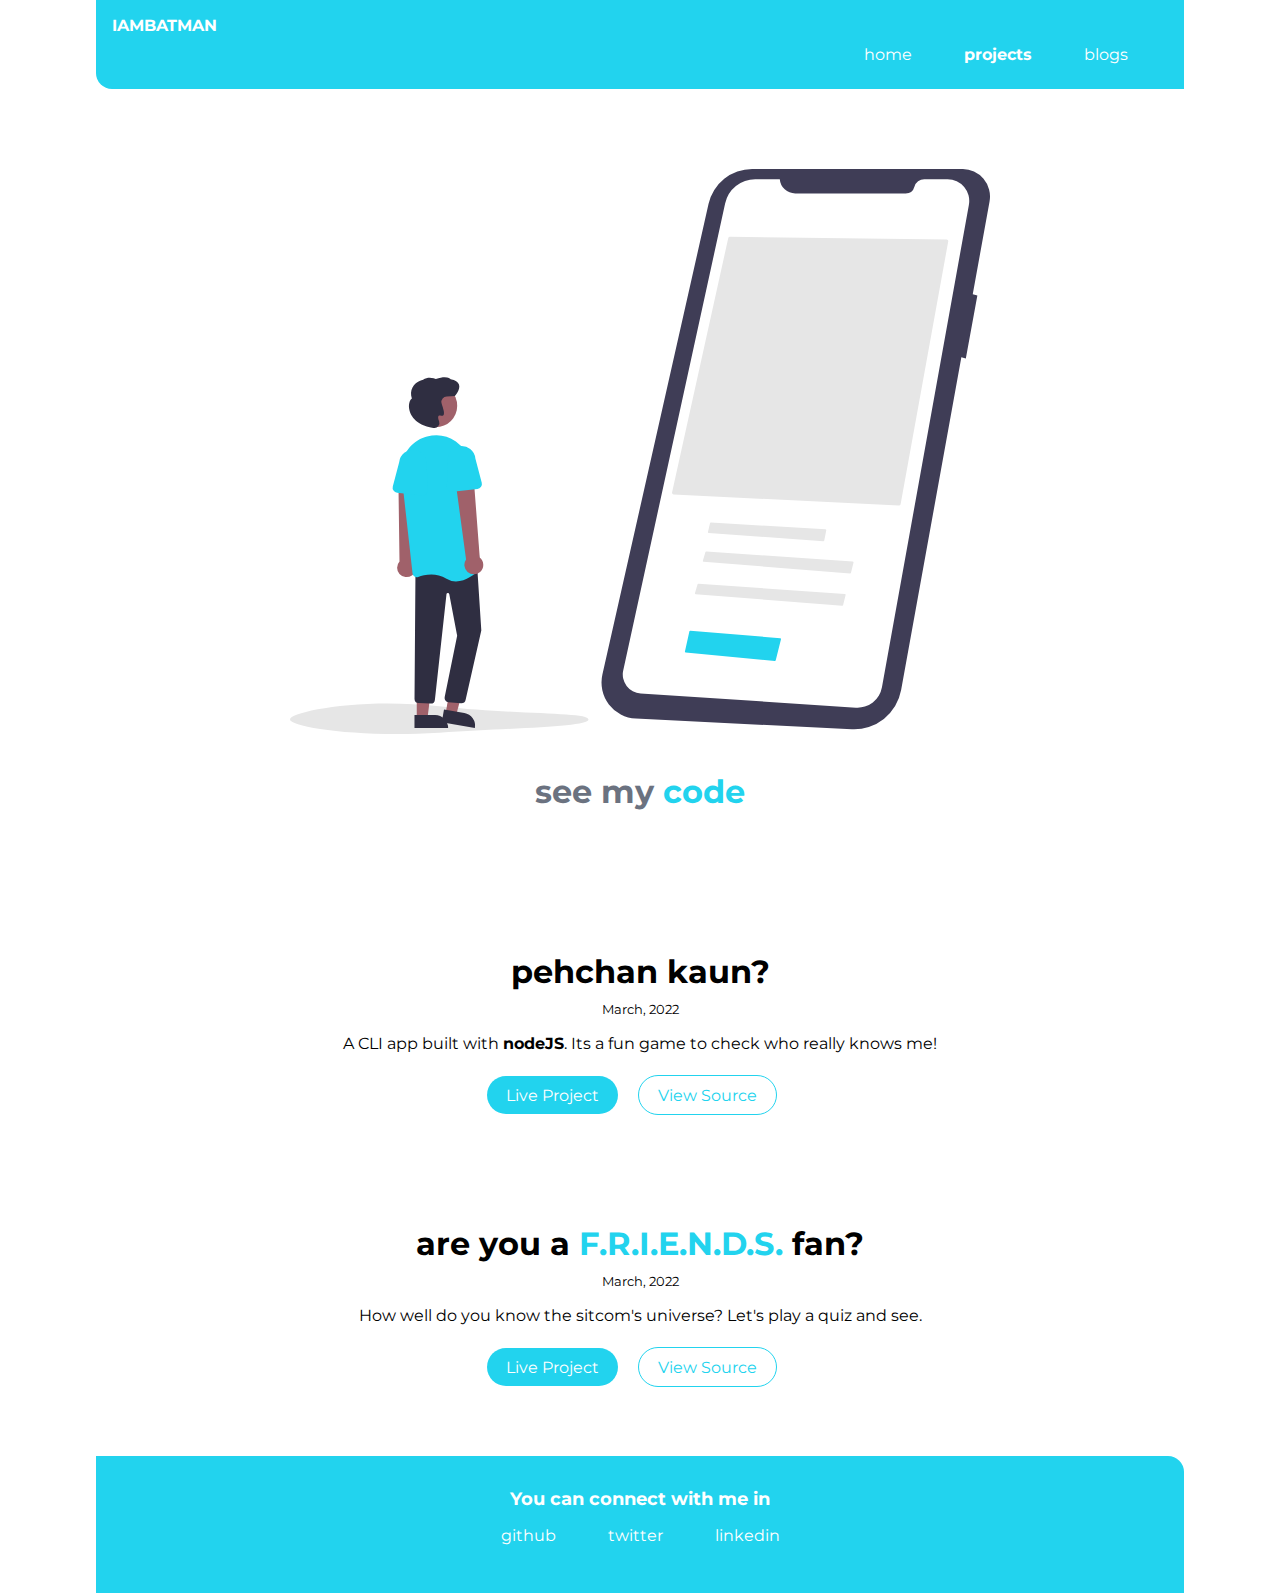
==== projects.html @ 0224be67 "Added projects & blogs page" ====
<!DOCTYPE html>
<html lang="en">
  <head>
    <meta charset="UTF-8" />
    <meta name="viewport" content="width=device-width, initial-scale=1.0" />
    <link href="style.css" rel="stylesheet" />
    <title>projects | agniva</title>
  </head>
  <body>
    <nav class="navigation container">
      <div class="nav-brand"><a href="/">IAMBATMAN</a></div>
      <ul class="list-non-bullet nav-pills">
        <li class="list-item-inline">
          <a class="link" href="index.html">home</a>
        </li>
        <li class="list-item-inline">
          <a class="link link-active" href="projects.html">projects</a>
        </li>
        <li class="list-item-inline">
          <a class="link" href="blogs.html">blogs</a>
        </li>
      </ul>
    </nav>

    <header class="hero">
      <img class="hero-img" src="images/project_hero.svg" />
      <h1 class="hero-heading">
        see my <span class="heading-inverted"> code</span>
      </h1>
    </header>

    <ul class="list-non-bullet">
      <li>
        <article class="showcase-list container container-center">
          <h1>pehchan kaun?</h1>
          <small>March, 2022</small>
          <p>
            A CLI app built with <strong>nodeJS</strong>. Its a fun game to
            check who really knows me!
          </p>

          <a
            class="link link-primary"
            href="https://replit.com/@AgnivaDutta/Lesson-01-QuizMe?embed=1&output=1#index.js"
            >Live Project</a
          >
          <a
            class="link link-secondary"
            href="https://github.com/agnivadc/Lesson---01---QuizMe"
            >View Source</a
          >
        </article>
      </li>

      <li>
        <article class="showcase-list container container-center">
          <h1>
            are you a <span class="heading-inverted"> F.R.I.E.N.D.S.</span> fan?
          </h1>
          <small>March, 2022</small>
          <p>
            How well do you know the sitcom's universe? Let's play a quiz and
            see.
          </p>

          <a
            class="link link-primary"
            href="https://replit.com/@AgnivaDutta/Lesson-01-FRIENDS-Quiz?embed=1&output=1#index.js"
            >Live Project</a
          >
          <a
            class="link link-secondary"
            href="https://github.com/agnivadc/Lesson---01---F.R.I.E.N.D.S-Quiz"
            >View Source</a
          >
        </article>
      </li>
    </ul>

    <footer class="footer">
      <div class="footer-header">You can connect with me in</div>
      <ul class="social-links list-non-bullet">
        <li class="list-item-inline">
          <a class="link" href="https://github.com/agnivadc"> github </a>
        </li>
        <li class="list-item-inline">
          <a class="link" href="https://twitter.com/AgnivaGen"> twitter </a>
        </li>
        <li class="list-item-inline">
          <a
            class="link"
            href="https://www.linkedin.com/in/agnivaduttachaudhury/"
          >
            linkedin
          </a>
        </li>
      </ul>
    </footer>
  </body>
</html>
---- style.css ----
@import url("https://fonts.googleapis.com/css2?family=Montserrat:wght@400;700&display=swap");

:root {
  /* --primary-color: #7c3aed; */
  --primary-color: #22d3ee;
  --off-white: #f3f4f6;
  --dark-gray: #6b7280;
}

body {
  font-family: "Montserrat", sans-serif;
  margin: 0px auto;
  max-width: 85%;
  width: 100%;
}

hr {
  margin: 2rem 0rem;
}

/** spaces **/

.margin-md {
  margin: 2rem;
}

/** container **/
.container {
  padding: 0rem 1rem;
}

.container-center {
  max-width: 900px;
  width: 100%;
  margin: auto;
}

/** links **/
.link {
  box-sizing: border-box;
  text-decoration: none;
  padding: 0.5rem 1rem;
}

.link-primary {
  max-width: 140px;
  padding: 0.6rem 1.2rem;
  background-color: var(--primary-color);
  color: #fff;
  margin: 1rem auto;
  border-radius: 2rem;
}

.link-secondary {
  max-width: 140px;
  margin: 1rem;
  padding: 0.6rem 1.2rem;
  border-radius: 2rem;
  border: 1px solid var(--primary-color);
  color: var(--primary-color);
}

/** look into BEM naming convention for CSS **/

/** lists **/

.list-non-bullet {
  list-style: none;
  padding-inline-start: 0px;
}

.list-item-inline {
  display: inline;
  padding: 0rem 0.5rem;
}

/** navigation **/

.navigation {
  background-color: var(--primary-color);
  color: white;
  padding: 1rem;
  border-bottom-left-radius: 1rem;
}

.navigation .nav-brand {
  font-weight: bold;
}

.nav-brand a {
  text-decoration: none;
  color: inherit;
}

.navigation .nav-pills {
  text-align: right;
  margin: 0.6rem 1rem;
}

.navigation .link {
  color: white;
}

.navigation .link-active {
  font-weight: bold;
}

/** header **/

.hero {
  padding: 2rem;
  padding-top: 5rem;
}

.hero .hero-img {
  max-width: 80%;
  width: 700px;
  display: block;
  margin: auto;
}

.hero .hero-heading {
  text-align: center;
  padding-top: 1rem;
  color: var(--dark-gray);
}

.hero .hero-heading .heading-inverted {
  color: var(--primary-color);
}

/** sections **/

.section {
  padding: 2rem;
  margin: 2rem 0;
  border-radius: 1rem;
  text-align: center;
}

.section h1 {
  text-align: center;
}

.ow {
  background-color: var(--off-white);
}

/** footers **/

.footer {
  background-color: var(--primary-color);
  padding: 2rem 1rem;
  text-align: center;
  color: white;
  border-top-right-radius: 1rem;
}

.footer .link {
  color: white;
}

.footer .footer-header {
  font-weight: bold;
  font-size: large;
}

.footer ul {
  padding-inline-start: 0px;
}

/** projects **/
.showcase-list {
  /* padding: 2rem; */
  padding: 2rem;
  border-radius: 1rem;
  text-align: center;
  margin: 3rem auto;
}
.showcase-list h1 {
  margin: 0.5rem;
}

.showcase-list p {
  padding-bottom: 1rem;
}

/** blogs **/

.showcase-blog {
  padding-bottom: 6rem;
}

@media (max-width: 900px) {
  body {
    max-width: 95%;
    width: 100%;
  }

  .list-item-inline {
    display: inline;
    padding: 0rem;
  }

  .container-center {
    width: auto;
  }

  .link-primary {
    display: block;
  }
}

.tech-point {
  color: #06b6d4;
}

.section .heading-inverted {
  color: #06b6d4;
  font-weight: bold;
}

.ow .link {
  color: #06b6d4;
  border-width: medium;
}

li article h1 span {
  color: var(--primary-color);
}
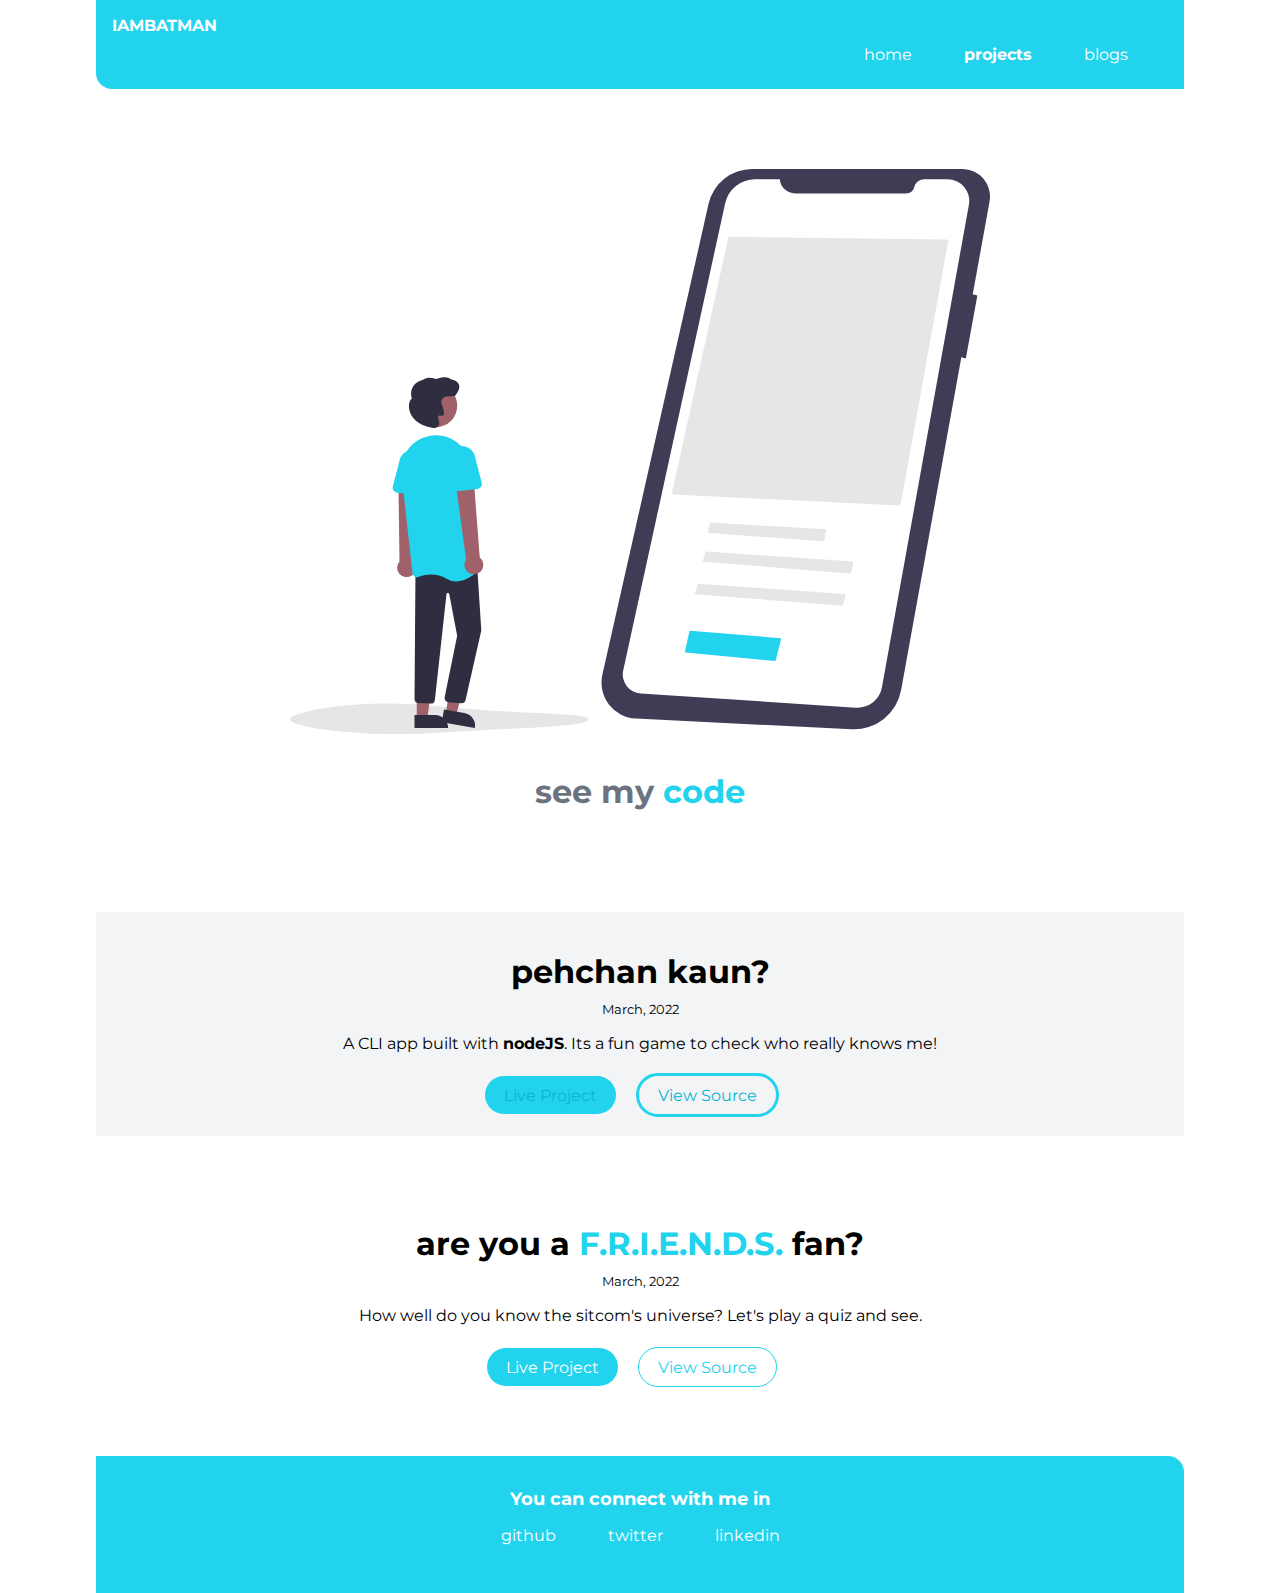
==== commit 5382d6a7: "Update projects.html" ====
--- a/projects.html
+++ b/projects.html
@@ -30,7 +30,7 @@
     </header>
 
     <ul class="list-non-bullet">
-      <li>
+      <li class="ow">
         <article class="showcase-list container container-center">
           <h1>pehchan kaun?</h1>
           <small>March, 2022</small>
